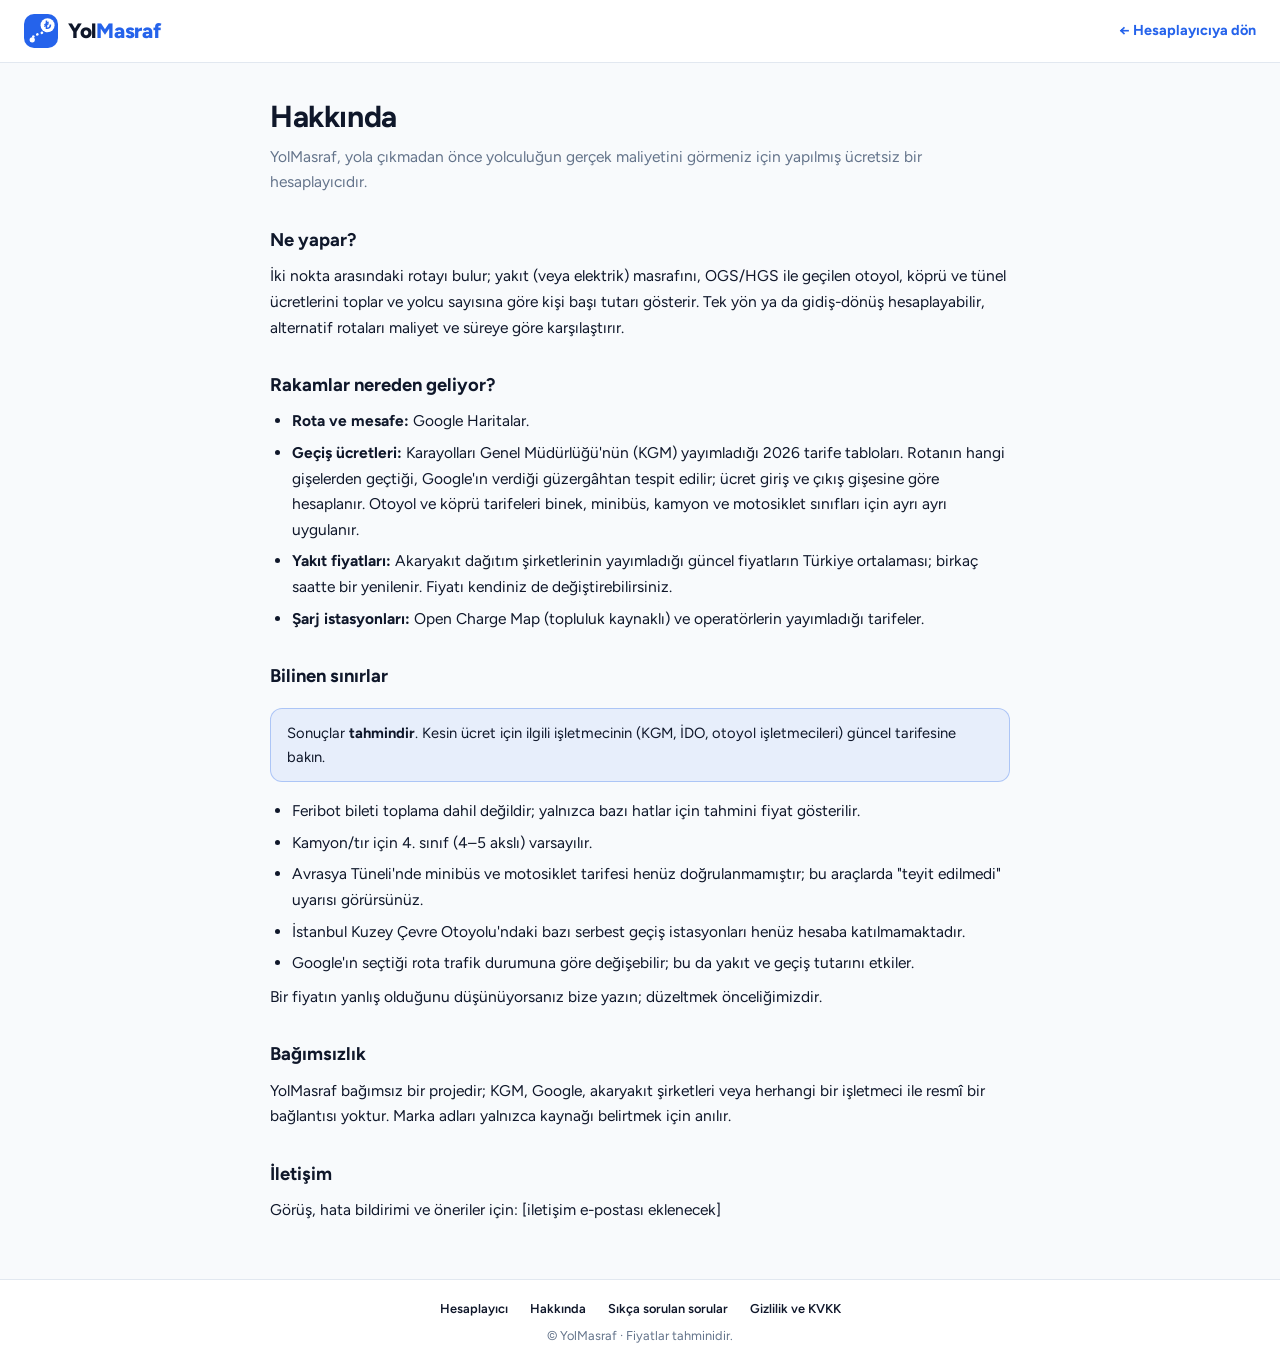
==== hakkinda.html @ eb8e7c03 "Tek yön / Gidiş-dönüş Tek yön / Gidiş-dönüş: Güzergâh kutularının altında bir seçici var. Gidiş-dönü" ====
<!DOCTYPE html>
<html lang="tr">
<head>
<meta charset="UTF-8" />
<meta name="viewport" content="width=device-width, initial-scale=1.0" />
<meta name="theme-color" content="#0e1116" />
<title>Hakkında — YolMasraf</title>
<meta name="description" content="YolMasraf, Türkiye için yakıt, otoyol/köprü geçiş ücreti ve şarj maliyetini hesaplayan bağımsız bir yol masrafı hesaplayıcısıdır." />
<script>(function(){var t=null,k=null;try{t=localStorage.getItem('ym-theme');k=localStorage.getItem('ym-skin');}catch(e){}
if(t!=='light'&&t!=='dark'){t=(window.matchMedia&&matchMedia('(prefers-color-scheme: light)').matches)?'light':'dark';}
if(k!=='clean'&&k!=='yol')k='clean';var r=document.documentElement;r.setAttribute('data-theme',t);r.setAttribute('data-skin',k);
var C={'clean-light':'#f8fafc','clean-dark':'#0e1116','yol-light':'#f7f5f2','yol-dark':'#0f172a'};var m=document.querySelector('meta[name="theme-color"]');if(m)m.setAttribute('content',C[k+'-'+t]);})();</script>
<link rel="preconnect" href="https://fonts.googleapis.com" />
<link rel="preconnect" href="https://fonts.gstatic.com" crossorigin />
<link href="https://fonts.googleapis.com/css2?family=Figtree:wght@400;500;600;700;800&display=swap" rel="stylesheet" />
<link rel="stylesheet" href="/sayfa.css" />
</head>
<body>
<header class="top">
  <a class="logo" href="/"><span class="logo-mark"><svg viewBox="0 0 32 32" aria-hidden="true"><path class="lg-road" d="M5 27 C 5 17, 27 20, 27 9"/><circle class="lg-coin" cx="6" cy="26" r="3"/><circle class="lg-coin" cx="23.5" cy="9.5" r="8"/><text class="lg-t" x="23.5" y="14" text-anchor="middle">₺</text></svg></span><span>Yol<span class="n">Masraf</span></span></a>
  <a class="back" href="/">← Hesaplayıcıya dön</a>
</header>
<main class="page">

<h1>Hakkında</h1>
<p class="lead">YolMasraf, yola çıkmadan önce yolculuğun gerçek maliyetini görmeniz için yapılmış ücretsiz bir hesaplayıcıdır.</p>

<h2>Ne yapar?</h2>
<p>İki nokta arasındaki rotayı bulur; yakıt (veya elektrik) masrafını, OGS/HGS ile geçilen otoyol, köprü ve tünel ücretlerini toplar ve yolcu sayısına göre kişi başı tutarı gösterir. Tek yön ya da gidiş-dönüş hesaplayabilir, alternatif rotaları maliyet ve süreye göre karşılaştırır.</p>

<h2>Rakamlar nereden geliyor?</h2>
<ul>
<li><b>Rota ve mesafe:</b> Google Haritalar.</li>
<li><b>Geçiş ücretleri:</b> Karayolları Genel Müdürlüğü'nün (KGM) yayımladığı 2026 tarife tabloları. Rotanın hangi gişelerden geçtiği, Google'ın verdiği güzergâhtan tespit edilir; ücret giriş ve çıkış gişesine göre hesaplanır. Otoyol ve köprü tarifeleri binek, minibüs, kamyon ve motosiklet sınıfları için ayrı ayrı uygulanır.</li>
<li><b>Yakıt fiyatları:</b> Akaryakıt dağıtım şirketlerinin yayımladığı güncel fiyatların Türkiye ortalaması; birkaç saatte bir yenilenir. Fiyatı kendiniz de değiştirebilirsiniz.</li>
<li><b>Şarj istasyonları:</b> Open Charge Map (topluluk kaynaklı) ve operatörlerin yayımladığı tarifeler.</li>
</ul>

<h2>Bilinen sınırlar</h2>
<div class="note">Sonuçlar <b>tahmindir</b>. Kesin ücret için ilgili işletmecinin (KGM, İDO, otoyol işletmecileri) güncel tarifesine bakın.</div>
<ul>
<li>Feribot bileti toplama dahil değildir; yalnızca bazı hatlar için tahmini fiyat gösterilir.</li>
<li>Kamyon/tır için 4. sınıf (4–5 akslı) varsayılır.</li>
<li>Avrasya Tüneli'nde minibüs ve motosiklet tarifesi henüz doğrulanmamıştır; bu araçlarda "teyit edilmedi" uyarısı görürsünüz.</li>
<li>İstanbul Kuzey Çevre Otoyolu'ndaki bazı serbest geçiş istasyonları henüz hesaba katılmamaktadır.</li>
<li>Google'ın seçtiği rota trafik durumuna göre değişebilir; bu da yakıt ve geçiş tutarını etkiler.</li>
</ul>
<p>Bir fiyatın yanlış olduğunu düşünüyorsanız bize yazın; düzeltmek önceliğimizdir.</p>

<h2>Bağımsızlık</h2>
<p>YolMasraf bağımsız bir projedir; KGM, Google, akaryakıt şirketleri veya herhangi bir işletmeci ile resmî bir bağlantısı yoktur. Marka adları yalnızca kaynağı belirtmek için anılır.</p>

<h2>İletişim</h2>
<p>Görüş, hata bildirimi ve öneriler için: [iletişim e-postası eklenecek]</p>

</main>
<footer class="foot">
  <nav><a href="/">Hesaplayıcı</a><a href="/hakkinda.html">Hakkında</a><a href="/sss.html">Sıkça sorulan sorular</a><a href="/gizlilik.html">Gizlilik ve KVKK</a></nav>
  <div>© YolMasraf · Fiyatlar tahminidir.</div>
</footer>
</body>
</html>
---- sayfa.css ----
/* YolMasraf — bilgi sayfaları (Hakkında, SSS, Gizlilik). Renk değişkenleri ana sayfayla aynıdır. */
*, *::before, *::after { box-sizing: border-box; margin: 0; padding: 0; }
    :root {
      --radius:    18px;
      --font-head: 'Figtree', system-ui, sans-serif;
      --font-body: 'Figtree', system-ui, sans-serif;

      /* Clean · koyu (varsayılan) */
      --bg:        #0e1116;
      --surface:   #161b22;
      --surface2:  #1e252e;
      --border:    #2a323d;
      --accent:    #60a5fa;
      --accent2:   #93c5fd;
      --accent-vivid: #3b82f6;
      --accent-rgb:  96,165,250;
      --text:      #e6edf7;
      --muted:     #8b9bb4;
      --muted-rgb: 139,155,180;
      --success:   #4ade80;
      --success-rgb: 74,222,128;
      --red:       #f87171;
      --blue:      #7dd3fc;
      --blue-rgb:  125,211,252;
      --violet:    #a78bfa;
      --violet-rgb: 167,139,250;
      --warn:      #fbbf24;
      --on-accent: #0b1220;
      --overlay:   rgba(14,17,22,0.7);
      --ferry-fg:  #67e8f9;
      --ferry-fg2: #a5f3fc;
      --ferry-bg:  rgba(34,211,238,0.10);
      --ferry-bd:  rgba(34,211,238,0.45);
      --sb:        #334155;
      --sb-h:      #475569;
      --k-best: #60a5fa; --k-fast: #60a5fa; --k-cheap: #4ade80; --k-free: #a78bfa; --k-ferry: #67e8f9; --k-alt: #8b9bb4;
      --hero-a: transparent; --hero-b: transparent; --road-line: transparent;
      --pop-accent: #1d4ed8; --pop-tint: #eff6ff;
      --map-land: #151a21; --map-nature: #151a21; --map-text: #8b9bb4; --map-stroke: #0e1116;
      --map-road: #232b35; --map-hwy: #33445a; --map-hwylabel: #93c5fd; --map-water: #0a0e13; --map-admin: #2a323d;
      color-scheme: dark;
    }
    /* Clean · açık */
    :root[data-theme="light"] {
      --bg:        #f8fafc;
      --surface:   #ffffff;
      --surface2:  #f1f5f9;
      --border:    #e2e8f0;
      --accent:    #2563eb;
      --accent2:   #1d4ed8;
      --accent-vivid: #3b82f6;
      --accent-rgb:  37,99,235;
      --text:      #0f172a;
      --muted:     #64748b;
      --muted-rgb: 100,116,139;
      --success:   #15803d;
      --success-rgb: 21,128,61;
      --red:       #dc2626;
      --blue:      #0369a1;
      --blue-rgb:  3,105,161;
      --violet:    #7c3aed;
      --violet-rgb: 124,58,237;
      --warn:      #b45309;
      --on-accent: #ffffff;
      --overlay:   rgba(248,250,252,0.78);
      --ferry-fg:  #0e7490;
      --ferry-fg2: #155e75;
      --ferry-bg:  rgba(14,116,144,0.09);
      --ferry-bd:  rgba(14,116,144,0.4);
      --sb:        #cbd5e1;
      --sb-h:      #94a3b8;
      --k-best: #2563eb; --k-fast: #2563eb; --k-cheap: #15803d; --k-free: #7c3aed; --k-ferry: #0e7490; --k-alt: #94a3b8;
      --map-land: #eef2f6; --map-nature: #e4ebe0; --map-text: #64748b; --map-stroke: #ffffff;
      --map-road: #ffffff; --map-hwy: #cfe0fb; --map-hwylabel: #1d4ed8; --map-water: #bcd7ee; --map-admin: #cbd5e1;
      color-scheme: light;
    }
    /* Yol (Road Trip) · koyu */
    :root[data-skin="yol"] {
      --bg:        #0f172a;
      --surface:   #172033;
      --surface2:  #1e293b;
      --border:    #2b3a52;
      --accent:    #fb923c;
      --accent2:   #fdba74;
      --accent-vivid: #f97316;
      --accent-rgb:  251,146,60;
      --text:      #f1f5f9;
      --muted:     #94a3b8;
      --muted-rgb: 148,163,184;
      --success:   #4ade80;
      --success-rgb: 74,222,128;
      --red:       #f87171;
      --blue:      #60a5fa;
      --blue-rgb:  96,165,250;
      --violet:    #a78bfa;
      --violet-rgb: 167,139,250;
      --warn:      #fbbf24;
      --on-accent: #0f172a;
      --overlay:   rgba(15,23,42,0.7);
      --ferry-fg:  #93c5fd;
      --ferry-fg2: #bfdbfe;
      --ferry-bg:  rgba(59,130,246,0.14);
      --ferry-bd:  rgba(96,165,250,0.5);
      --sb:        #334155;
      --sb-h:      #475569;
      --k-best: #fb923c; --k-fast: #fb923c; --k-cheap: #4ade80; --k-free: #a78bfa; --k-ferry: #60a5fa; --k-alt: #94a3b8;
      --hero-a: #1e293b; --hero-b: #3a2416; --road-line: rgba(251,146,60,0.55);
      --pop-accent: #9a3412; --pop-tint: #fff1e6;
      --map-land: #172033; --map-nature: #172033; --map-text: #94a3b8; --map-stroke: #0f172a;
      --map-road: #26334a; --map-hwy: #3a4a66; --map-hwylabel: #fdba74; --map-water: #0b1220; --map-admin: #2b3a52;
    }
    /* Yol (Road Trip) · açık */
    :root[data-skin="yol"][data-theme="light"] {
      --bg:        #f7f5f2;
      --surface:   #ffffff;
      --surface2:  #f3efe9;
      --border:    #e7e0d6;
      --accent:    #c2410c;
      --accent2:   #9a3412;
      --accent-vivid: #f97316;
      --accent-rgb:  194,65,12;
      --text:      #1c1917;
      --muted:     #78716c;
      --muted-rgb: 120,113,108;
      --success:   #15803d;
      --success-rgb: 21,128,61;
      --red:       #dc2626;
      --blue:      #1d4ed8;
      --blue-rgb:  29,78,216;
      --violet:    #7c3aed;
      --violet-rgb: 124,58,237;
      --warn:      #b45309;
      --on-accent: #ffffff;
      --overlay:   rgba(247,245,242,0.78);
      --ferry-fg:  #1e40af;
      --ferry-fg2: #1e3a8a;
      --ferry-bg:  rgba(37,99,235,0.09);
      --ferry-bd:  rgba(37,99,235,0.4);
      --sb:        #d6cfc4;
      --sb-h:      #b8ae9f;
      --k-best: #c2410c; --k-fast: #c2410c; --k-cheap: #15803d; --k-free: #7c3aed; --k-ferry: #1d4ed8; --k-alt: #a8a29e;
      --hero-a: #fff6ee; --hero-b: #ffdfc2; --road-line: rgba(194,65,12,0.45);
      --map-land: #efebe4; --map-nature: #e4e8d4; --map-text: #6b6259; --map-stroke: #faf8f4;
      --map-road: #ffffff; --map-hwy: #fcd9b0; --map-hwylabel: #9a3412; --map-water: #b7d3e8; --map-admin: #d9d0c2;
    }


body { background: var(--bg); color: var(--text); font-family: var(--font-body); -webkit-font-smoothing: antialiased; min-height: 100vh; display: flex; flex-direction: column; line-height: 1.65; }
header.top { display: flex; align-items: center; gap: 12px; padding: 14px 24px; border-bottom: 1px solid var(--border); background: var(--surface); }
.logo { margin-right: auto; font-weight: 800; font-size: 1.3rem; letter-spacing: -0.3px; display: flex; align-items: center; gap: 10px; color: var(--text); text-decoration: none; }
.logo span.n { color: var(--accent); }
.logo-mark { width: 34px; height: 34px; border-radius: 10px; background: var(--accent); display: flex; align-items: center; justify-content: center; }
.logo-mark svg { width: 28px; height: 28px; overflow: visible; }
.lg-road { fill: none; stroke: var(--on-accent); stroke-width: 3; stroke-linecap: round; stroke-dasharray: 0.1 5.2; }
.lg-coin { fill: var(--on-accent); }
.lg-t { fill: var(--accent); font: 800 12.5px Arial, Helvetica, sans-serif; }
.back { color: var(--accent); font-weight: 700; text-decoration: none; font-size: 0.9rem; }
.back:hover { text-decoration: underline; }
main.page { flex: 1; width: 100%; max-width: 780px; margin: 0 auto; padding: 36px 20px 56px; }
h1 { font-size: 1.9rem; line-height: 1.2; letter-spacing: -0.4px; margin-bottom: 8px; }
.lead { color: var(--muted); margin-bottom: 28px; }
h2 { font-size: 1.15rem; margin: 30px 0 8px; }
p, li { font-size: 0.97rem; }
p + p { margin-top: 10px; }
ul { padding-left: 22px; margin: 8px 0; display: flex; flex-direction: column; gap: 6px; }
a { color: var(--accent); }
.card { background: var(--surface); border: 1px solid var(--border); border-radius: 14px; padding: 16px 18px; margin: 12px 0; }
.note { background: rgba(var(--accent-rgb), 0.08); border: 1px solid rgba(var(--accent-rgb), 0.3); border-radius: 12px; padding: 12px 16px; margin: 16px 0; font-size: 0.92rem; }
details { background: var(--surface); border: 1px solid var(--border); border-radius: 12px; padding: 0 16px; margin: 10px 0; }
summary { cursor: pointer; font-weight: 700; padding: 14px 0; list-style: none; display: flex; justify-content: space-between; gap: 12px; }
summary::-webkit-details-marker { display: none; }
summary::after { content: '+'; color: var(--accent); font-size: 1.3rem; line-height: 1; }
details[open] summary::after { content: '–'; }
details p { padding-bottom: 14px; color: var(--muted); }
table { width: 100%; border-collapse: collapse; margin: 10px 0; font-size: 0.9rem; }
th, td { text-align: left; padding: 9px 10px; border-bottom: 1px solid var(--border); vertical-align: top; }
th { color: var(--muted); font-weight: 600; font-size: 0.8rem; }
footer.foot { border-top: 1px solid var(--border); background: var(--surface); padding: 18px 20px 22px; text-align: center; font-size: 0.8rem; color: var(--muted); }
footer.foot nav { display: flex; gap: 6px 22px; justify-content: center; flex-wrap: wrap; margin-bottom: 6px; }
footer.foot a { color: var(--text); font-weight: 600; text-decoration: none; }
footer.foot a:hover { color: var(--accent); text-decoration: underline; }
@media (max-width: 600px) { header.top { padding: 12px 16px; } h1 { font-size: 1.55rem; } main.page { padding-top: 26px; } }
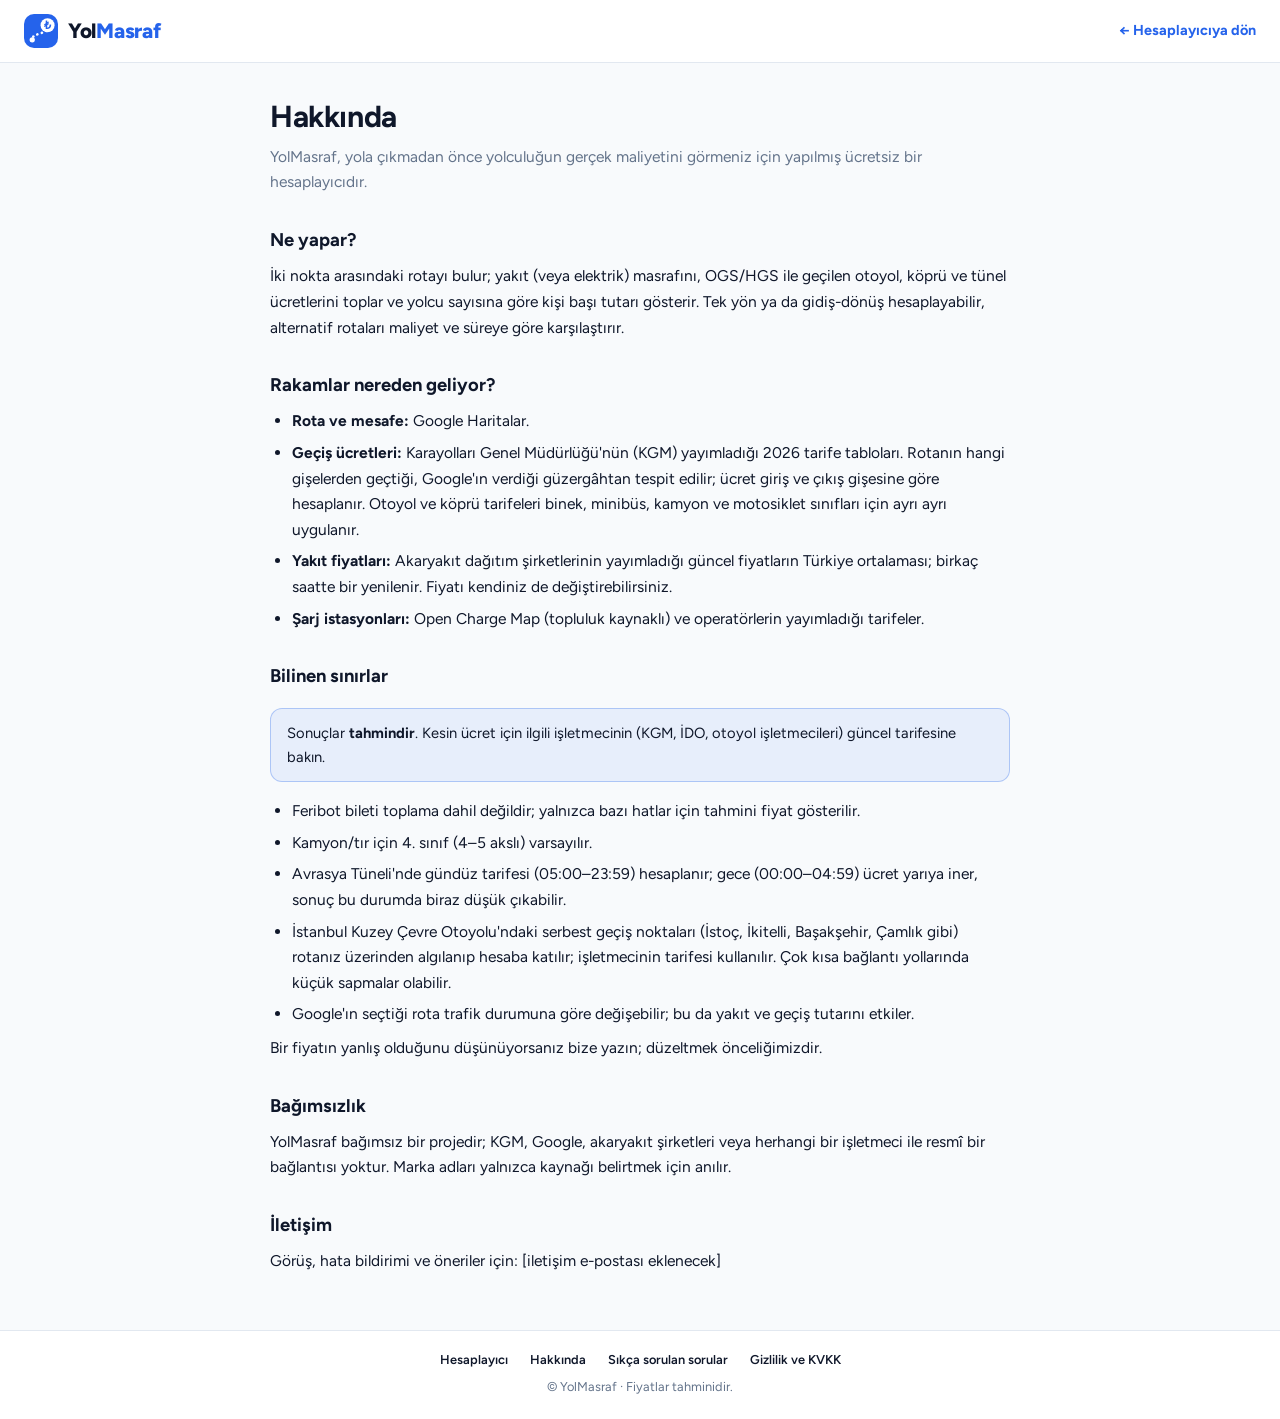
==== commit 9ad9220b: "Hata ayıklaması" ====
--- a/hakkinda.html
+++ b/hakkinda.html
@@ -41,8 +41,8 @@
 <ul>
 <li>Feribot bileti toplama dahil değildir; yalnızca bazı hatlar için tahmini fiyat gösterilir.</li>
 <li>Kamyon/tır için 4. sınıf (4–5 akslı) varsayılır.</li>
-<li>Avrasya Tüneli'nde minibüs ve motosiklet tarifesi henüz doğrulanmamıştır; bu araçlarda "teyit edilmedi" uyarısı görürsünüz.</li>
-<li>İstanbul Kuzey Çevre Otoyolu'ndaki bazı serbest geçiş istasyonları henüz hesaba katılmamaktadır.</li>
+<li>Avrasya Tüneli'nde gündüz tarifesi (05:00–23:59) hesaplanır; gece (00:00–04:59) ücret yarıya iner, sonuç bu durumda biraz düşük çıkabilir.</li>
+<li>İstanbul Kuzey Çevre Otoyolu'ndaki serbest geçiş noktaları (İstoç, İkitelli, Başakşehir, Çamlık gibi) rotanız üzerinden algılanıp hesaba katılır; işletmecinin tarifesi kullanılır. Çok kısa bağlantı yollarında küçük sapmalar olabilir.</li>
 <li>Google'ın seçtiği rota trafik durumuna göre değişebilir; bu da yakıt ve geçiş tutarını etkiler.</li>
 </ul>
 <p>Bir fiyatın yanlış olduğunu düşünüyorsanız bize yazın; düzeltmek önceliğimizdir.</p>
